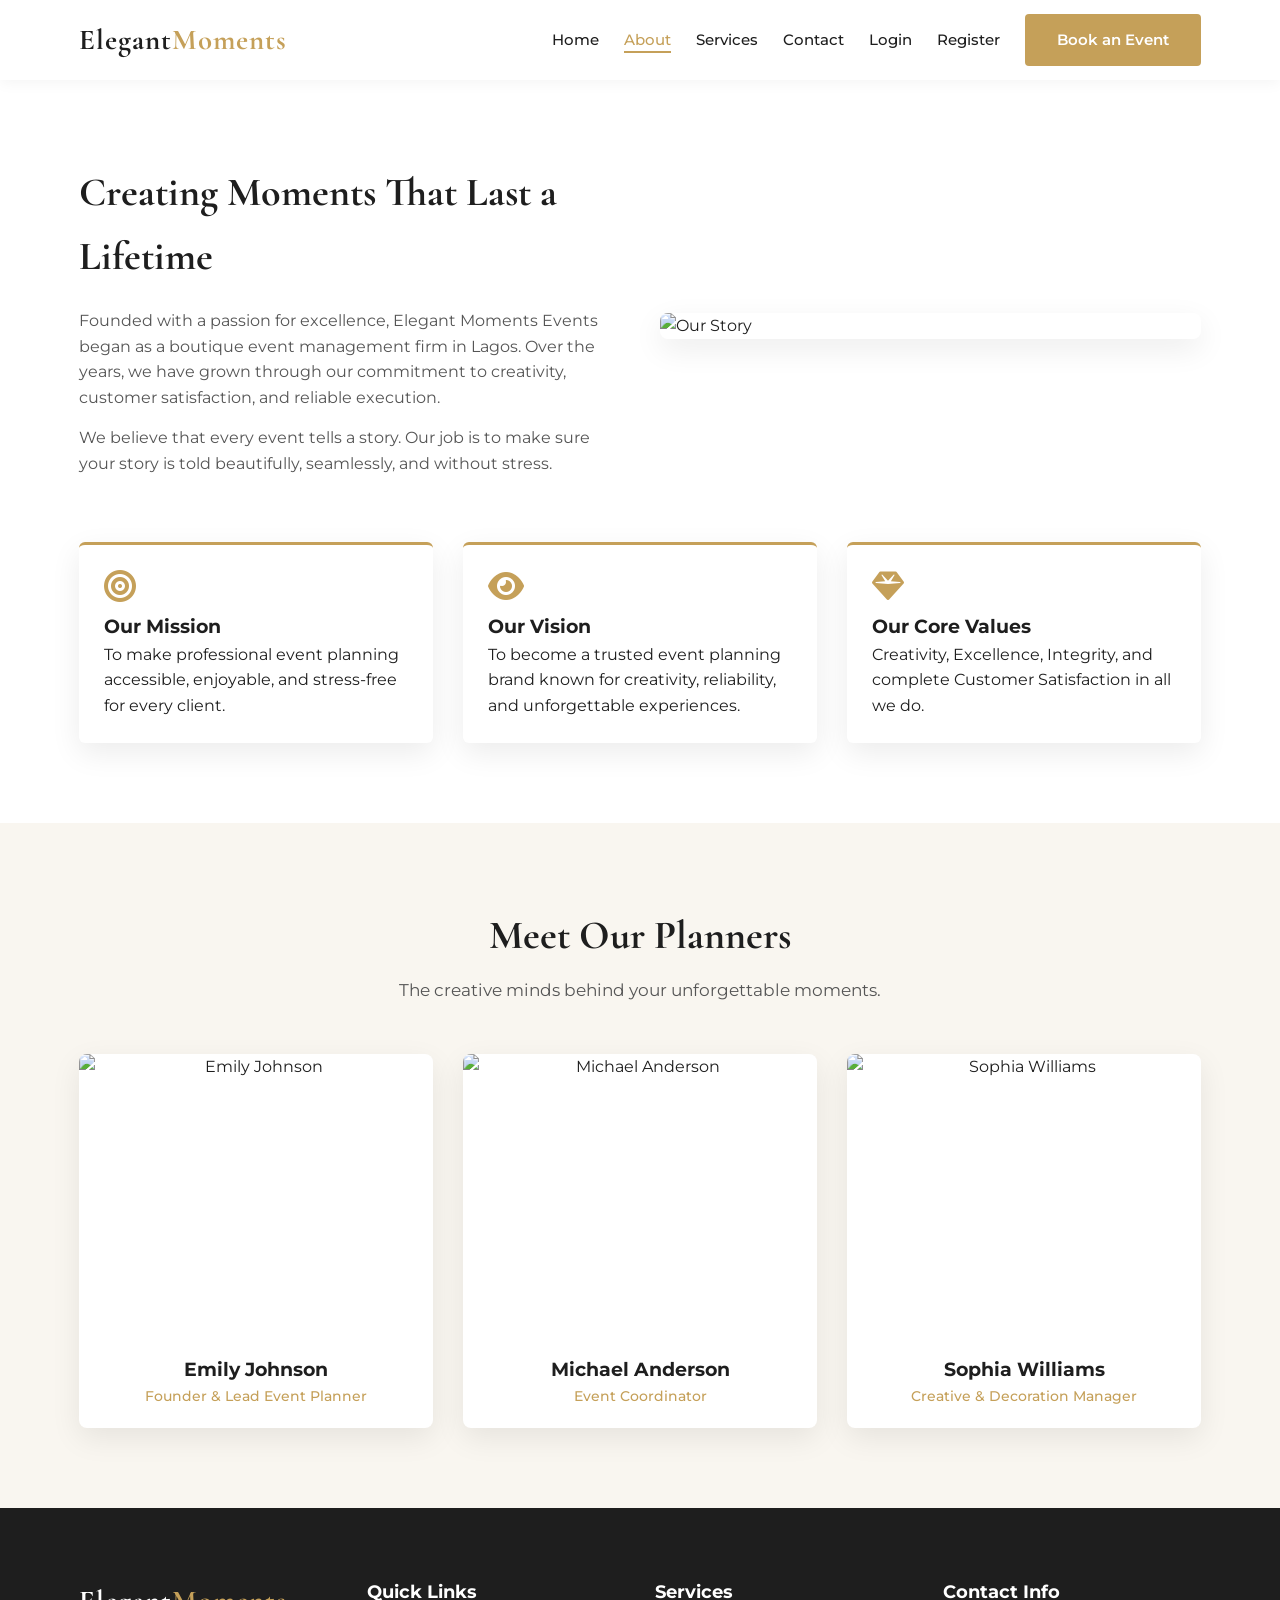
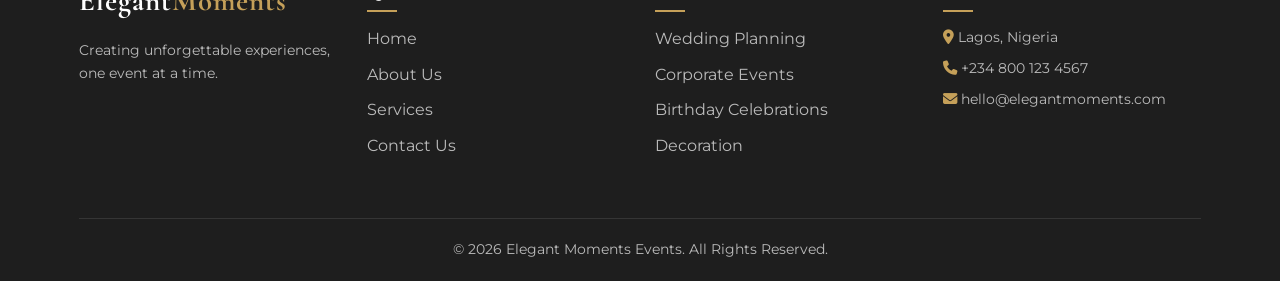
==== about.html @ ae385467 "add reviews page" ====
<!DOCTYPE html>
<html lang="en">
<head>
  <meta charset="UTF-8">
  <meta name="viewport" content="width=device-width, initial-scale=1.0">
  <title>Elegant Moments Events | About Us</title>
  <link rel="stylesheet" href="https://cdnjs.cloudflare.com/ajax/libs/font-awesome/6.4.0/css/all.min.css">
  <link href="https://fonts.googleapis.com/css2?family=Cormorant+Garamond:wght@600;700&family=Montserrat:wght@300;400;500;600;700&display=swap" rel="stylesheet">
  <link rel="stylesheet" href="css/style.css">
  <link rel="stylesheet" href="css/responsive.css">
  <link rel="stylesheet" href="css/animations.css">
</head>
<body>

  <!-- Shared Navbar -->
  <nav class="navbar">
    <div class="container nav-container">
      <a href="index.html" class="logo">Elegant<span>Moments</span></a>
      <div class="hamburger" onclick="toggleMobileMenu()"><i class="fas fa-bars"></i></div>
      <ul class="nav-menu" id="nav-menu">
        <li><a href="index.html" class="nav-link">Home</a></li>
        <li><a href="about.html" class="nav-link active-link">About</a></li>
        <li><a href="services.html" class="nav-link">Services</a></li>
        <li><a href="contact.html" class="nav-link">Contact</a></li>
        <li><a href="login.html" class="nav-link">Login</a></li>
        <li><a href="register.html" class="nav-link">Register</a></li>
        <li><a href="contact.html" class="btn btn-primary">Book an Event</a></li>
      </ul>
    </div>
  </nav>

  <!-- Hero Section -->
  <section class="section-padding">
    <div class="container">
      <div class="about-hero">
        <div class="about-text">
          <h2>Creating Moments That Last a Lifetime</h2>
          <p>Founded with a passion for excellence, Elegant Moments Events began as a boutique event management firm in Lagos. Over the years, we have grown through our commitment to creativity, customer satisfaction, and reliable execution.</p>
          <p>We believe that every event tells a story. Our job is to make sure your story is told beautifully, seamlessly, and without stress.</p>
        </div>
        <div>
          <img src="https://images.unsplash.com/photo-1511795409834-ef04bbd61622?auto=format&fit=crop&w=800&q=80" alt="Our Story" style="border-radius: 8px; box-shadow: var(--box-shadow);">
        </div>
      </div>

      <!-- Mission, Vision & Values -->
      <div class="grid-3-col" style="margin-top: 50px;">
        <div class="mvv-card">
          <i class="fas fa-bullseye" style="font-size: 2rem; color: var(--primary-gold); margin-bottom: 10px;"></i>
          <h3>Our Mission</h3>
          <p>To make professional event planning accessible, enjoyable, and stress-free for every client.</p>
        </div>
        <div class="mvv-card">
          <i class="fas fa-eye" style="font-size: 2rem; color: var(--primary-gold); margin-bottom: 10px;"></i>
          <h3>Our Vision</h3>
          <p>To become a trusted event planning brand known for creativity, reliability, and unforgettable experiences.</p>
        </div>
        <div class="mvv-card">
          <i class="fas fa-gem" style="font-size: 2rem; color: var(--primary-gold); margin-bottom: 10px;"></i>
          <h3>Our Core Values</h3>
          <p>Creativity, Excellence, Integrity, and complete Customer Satisfaction in all we do.</p>
        </div>
      </div>
    </div>
  </section>

  <!-- Our Team -->
  <section class="section-padding bg-beige reveal">
    <div class="container">
      <div class="section-header">
        <h2>Meet Our Planners</h2>
        <p>The creative minds behind your unforgettable moments.</p>
      </div>
      <div class="grid-3-col">
        <div class="team-card">
          <img src="https://images.unsplash.com/photo-1573496359142-b8d87734a5a2?auto=format&fit=crop&w=500&q=80" alt="Emily Johnson">
          <div class="team-info">
            <h3>Emily Johnson</h3>
            <p>Founder & Lead Event Planner</p>
          </div>
        </div>
        <div class="team-card">
          <img src="https://images.unsplash.com/photo-1560250097-0b93528c311a?auto=format&fit=crop&w=500&q=80" alt="Michael Anderson">
          <div class="team-info">
            <h3>Michael Anderson</h3>
            <p>Event Coordinator</p>
          </div>
        </div>
        <div class="team-card">
          <img src="https://images.unsplash.com/photo-1580489944761-15a19d654956?auto=format&fit=crop&w=500&q=80" alt="Sophia Williams">
          <div class="team-info">
            <h3>Sophia Williams</h3>
            <p>Creative & Decoration Manager</p>
          </div>
        </div>
      </div>
    </div>
  </section>

  <!-- Footer -->
  <footer>
    <div class="container">
      <div class="grid-4-col" style="margin-bottom: 50px;">
        <div class="footer-col">
          <a href="index.html" class="logo" style="color: #fff;">Elegant<span style="color:var(--primary-gold);">Moments</span></a>
          <p style="margin-top: 15px; font-size: 0.9rem;">Creating unforgettable experiences, one event at a time.</p>
        </div>
        <div class="footer-col">
          <h4>Quick Links</h4>
          <ul>
            <li><a href="index.html">Home</a></li>
            <li><a href="about.html">About Us</a></li>
            <li><a href="services.html">Services</a></li>
            <li><a href="contact.html">Contact Us</a></li>
          </ul>
        </div>
        <div class="footer-col">
          <h4>Services</h4>
          <ul>
            <li><a href="services.html">Wedding Planning</a></li>
            <li><a href="services.html">Corporate Events</a></li>
            <li><a href="services.html">Birthday Celebrations</a></li>
            <li><a href="services.html">Decoration</a></li>
          </ul>
        </div>
        <div class="footer-col">
          <h4>Contact Info</h4>
          <p style="font-size: 0.9rem; margin-bottom: 8px;"><i class="fas fa-map-marker-alt" style="color: var(--primary-gold);"></i> Lagos, Nigeria</p>
          <p style="font-size: 0.9rem; margin-bottom: 8px;"><i class="fas fa-phone" style="color: var(--primary-gold);"></i> +234 800 123 4567</p>
          <p style="font-size: 0.9rem;"><i class="fas fa-envelope" style="color: var(--primary-gold);"></i> hello@elegantmoments.com</p>
        </div>
      </div>
      <div class="copyright">
        &copy; 2026 Elegant Moments Events. All Rights Reserved.
      </div>
    </div>
  </footer>

  <script src="js/main.js"></script>
  <script src="js/navigation.js"></script>
</body>
</html>
---- css/style.css ----
/* ==========================================
   GLOBAL DESIGN SYSTEM & REUSABLE CLASSES
   ========================================== */
:root {
  --primary-gold: #C5A059;
  --gold-hover: #B08C45;
  --dark-charcoal: #1E1E1E;
  --soft-beige: #F9F6F0;
  --pure-white: #FFFFFF;
  --text-gray: #555555;
  --light-gray: #EAEAEA;
  --transition-smooth: all 0.3s ease-in-out;
  --box-shadow: 0 10px 30px rgba(0, 0, 0, 0.08);
  --font-heading: 'Cormorant Garamond', serif;
  --font-body: 'Montserrat', sans-serif;
}

* {
  margin: 0;
  padding: 0;
  box-sizing: border-box;
}

html {
  scroll-behavior: smooth;
}

body {
  font-family: var(--font-body);
  color: var(--dark-charcoal);
  background-color: var(--pure-white);
  line-height: 1.6;
  overflow-x: hidden;
}

a {
  text-decoration: none;
  color: inherit;
  transition: var(--transition-smooth);
}

ul {
  list-style: none;
}

img {
  max-width: 100%;
  height: auto;
  display: block;
}

/* Layout Utilities */
.container {
  width: 90%;
  max-width: 1200px;
  margin: 0 auto;
  padding: 0 15px;
}

.section-padding {
  padding: 80px 0;
}

.bg-beige {
  background-color: var(--soft-beige);
}

.section-header {
  text-align: center;
  margin-bottom: 50px;
}

.section-header h2 {
  font-family: var(--font-heading);
  font-size: 2.5rem;
  color: var(--dark-charcoal);
  margin-bottom: 10px;
}

.section-header p {
  color: var(--text-gray);
  font-size: 1.05rem;
  max-width: 600px;
  margin: 0 auto;
}

/* Reusable Buttons */
.btn {
  display: inline-block;
  padding: 12px 30px;
  border-radius: 4px;
  font-weight: 600;
  font-size: 0.95rem;
  cursor: pointer;
  transition: var(--transition-smooth);
  border: 2px solid transparent;
  text-align: center;
}

.btn-primary {
  background-color: var(--primary-gold);
  color: var(--pure-white);
}

.btn-primary:hover {
  background-color: var(--gold-hover);
  transform: translateY(-2px);
}

.btn-outline {
  background-color: transparent;
  color: var(--pure-white);
  border-color: var(--pure-white);
}

.btn-outline:hover {
  background-color: var(--pure-white);
  color: var(--dark-charcoal);
  transform: translateY(-2px);
}

.btn-dark {
  background-color: var(--dark-charcoal);
  color: var(--pure-white);
}

.btn-dark:hover {
  background-color: #333;
  transform: translateY(-2px);
}

/* Navigation Bar */
.navbar {
  position: sticky;
  top: 0;
  left: 0;
  width: 100%;
  background-color: var(--pure-white);
  box-shadow: 0 2px 15px rgba(0, 0, 0, 0.05);
  z-index: 1000;
}

.nav-container {
  display: flex;
  justify-content: space-between;
  align-items: center;
  height: 80px;
}

.logo {
  font-family: var(--font-heading);
  font-size: 1.8rem;
  font-weight: 700;
  color: var(--dark-charcoal);
  letter-spacing: 1px;
}

.logo span {
  color: var(--primary-gold);
}

.nav-menu {
  display: flex;
  align-items: center;
  gap: 25px;
}

.nav-link {
  font-weight: 500;
  font-size: 0.95rem;
  color: var(--dark-charcoal);
  position: relative;
}

.nav-link:hover,
.nav-link.active-link {
  color: var(--primary-gold);
}

.nav-link::after {
  content: '';
  position: absolute;
  width: 0%;
  height: 2px;
  bottom: -4px;
  left: 0;
  background-color: var(--primary-gold);
  transition: var(--transition-smooth);
}

.nav-link:hover::after,
.nav-link.active-link::after {
  width: 100%;
}

.hamburger {
  display: none;
  cursor: pointer;
  font-size: 1.5rem;
  color: var(--dark-charcoal);
}

/* Hero Section */
.hero {
  position: relative;
  height: 85vh;
  background: linear-gradient(rgba(0, 0, 0, 0.55), rgba(0, 0, 0, 0.55)),
              url('https://images.unsplash.com/photo-1519167758481-83f550bb49b3?auto=format&fit=crop&w=1600&q=80') center/cover no-repeat;
  display: flex;
  align-items: center;
  justify-content: center;
  text-align: center;
  color: var(--pure-white);
  padding: 0 20px;
}

.hero-content {
  max-width: 800px;
}

.hero h1 {
  font-family: var(--font-heading);
  font-size: 3.5rem;
  margin-bottom: 20px;
  line-height: 1.2;
}

.hero p {
  font-size: 1.2rem;
  margin-bottom: 30px;
  font-weight: 300;
}

.hero-buttons {
  display: flex;
  gap: 15px;
  justify-content: center;
}

/* Cards & Grid Components */
.grid-3-col {
  display: grid;
  grid-template-columns: repeat(3, 1fr);
  gap: 30px;
}

.grid-4-col {
  display: grid;
  grid-template-columns: repeat(4, 1fr);
  gap: 30px;
}

.service-card {
  background-color: var(--pure-white);
  padding: 35px;
  border-radius: 8px;
  box-shadow: var(--box-shadow);
  border: 1px solid var(--light-gray);
  text-align: center;
  transition: var(--transition-smooth);
}

.service-icon {
  font-size: 2.5rem;
  color: var(--primary-gold);
  margin-bottom: 20px;
}

.service-card h3 {
  font-size: 1.3rem;
  margin-bottom: 12px;
}

.service-card p {
  color: var(--text-gray);
  font-size: 0.95rem;
  margin-bottom: 20px;
}

.service-card .learn-more {
  color: var(--primary-gold);
  font-weight: 600;
  font-size: 0.9rem;
}

/* Why Choose Us Features */
.feature-item {
  text-align: center;
  padding: 20px;
}

.feature-icon {
  width: 70px;
  height: 70px;
  background-color: var(--pure-white);
  border-radius: 50%;
  display: flex;
  align-items: center;
  justify-content: center;
  margin: 0 auto 20px;
  font-size: 1.8rem;
  color: var(--primary-gold);
  box-shadow: var(--box-shadow);
}

/* Gallery Grid */
.gallery-grid {
  display: grid;
  grid-template-columns: repeat(3, 1fr);
  gap: 20px;
}

.gallery-item {
  position: relative;
  overflow: hidden;
  border-radius: 8px;
  height: 250px;
}

.gallery-item img {
  width: 100%;
  height: 100%;
  object-fit: cover;
  transition: transform 0.5s ease;
}

.gallery-overlay {
  position: absolute;
  inset: 0;
  background: rgba(0, 0, 0, 0.4);
  display: flex;
  align-items: center;
  justify-content: center;
  color: var(--pure-white);
  font-family: var(--font-heading);
  font-size: 1.5rem;
  opacity: 0;
  transition: var(--transition-smooth);
}

/* Statistics Counter Section */
.stats-section {
  background-color: var(--dark-charcoal);
  color: var(--pure-white);
}

.stat-number {
  font-size: 2.8rem;
  font-family: var(--font-heading);
  color: var(--primary-gold);
  font-weight: 700;
}

/* Testimonial Cards */
.testimonial-card {
  background-color: var(--pure-white);
  padding: 30px;
  border-radius: 8px;
  box-shadow: var(--box-shadow);
  border-left: 4px solid var(--primary-gold);
}

.testimonial-card p {
  font-style: italic;
  color: var(--text-gray);
  margin-bottom: 20px;
}

.client-info {
  display: flex;
  align-items: center;
  gap: 15px;
}

.client-avatar {
  width: 45px;
  height: 45px;
  background-color: var(--primary-gold);
  color: var(--pure-white);
  border-radius: 50%;
  display: flex;
  align-items: center;
  justify-content: center;
  font-weight: 600;
}

.client-details h4 {
  font-size: 1rem;
}

.client-details span {
  font-size: 0.85rem;
  color: var(--text-gray);
}

/* Call-To-Action Banner */
.cta-banner {
  text-align: center;
  background: linear-gradient(rgba(0,0,0,0.7), rgba(0,0,0,0.7)),
              url('https://images.unsplash.com/photo-1464366400600-7168b8af9bc3?auto=format&fit=crop&w=1600&q=80') center/cover;
  color: var(--pure-white);
  padding: 80px 20px;
  border-radius: 8px;
}

.cta-banner h2 {
  font-family: var(--font-heading);
  font-size: 2.5rem;
  margin-bottom: 15px;
}

/* Detailed Services Cards (Services Page) */
.detailed-service-card {
  display: grid;
  grid-template-columns: 1fr 1fr;
  gap: 40px;
  align-items: center;
  margin-bottom: 60px;
  background: var(--pure-white);
  padding: 30px;
  border-radius: 8px;
  box-shadow: var(--box-shadow);
}

.detailed-service-card:nth-child(even) {
  direction: rtl;
}

.detailed-service-card:nth-child(even) .service-details-content {
  direction: ltr;
}

.detailed-service-card img {
  border-radius: 8px;
  width: 100%;
  height: 320px;
  object-fit: cover;
}

.service-details-content h3 {
  font-family: var(--font-heading);
  font-size: 2rem;
  margin-bottom: 15px;
}

.benefits-list {
  margin: 20px 0;
}

.benefits-list li {
  margin-bottom: 8px;
  color: var(--text-gray);
  display: flex;
  align-items: center;
  gap: 10px;
}

.benefits-list li i {
  color: var(--primary-gold);
}

/* About Page Elements */
.about-hero {
  display: grid;
  grid-template-columns: 1fr 1fr;
  gap: 40px;
  align-items: center;
}

.about-text h2 {
  font-family: var(--font-heading);
  font-size: 2.5rem;
  margin-bottom: 20px;
}

.about-text p {
  margin-bottom: 15px;
  color: var(--text-gray);
}

.mvv-card {
  background: var(--pure-white);
  padding: 25px;
  border-radius: 6px;
  border-top: 3px solid var(--primary-gold);
  box-shadow: var(--box-shadow);
}

.team-card {
  background-color: var(--pure-white);
  border-radius: 8px;
  overflow: hidden;
  box-shadow: var(--box-shadow);
  text-align: center;
  transition: var(--transition-smooth);
}

.team-card img {
  width: 100%;
  height: 280px;
  object-fit: cover;
}

.team-info {
  padding: 20px;
}

.team-info h3 {
  font-size: 1.2rem;
}

.team-info p {
  color: var(--primary-gold);
  font-size: 0.9rem;
  font-weight: 500;
}

/* Contact Page Layout & Accordion */
.contact-wrapper {
  display: grid;
  grid-template-columns: 1fr 2fr;
  gap: 40px;
}

.contact-info-panel {
  background-color: var(--dark-charcoal);
  color: var(--pure-white);
  padding: 40px;
  border-radius: 8px;
}

.info-item {
  display: flex;
  align-items: flex-start;
  gap: 15px;
  margin-bottom: 25px;
}

.info-item i {
  font-size: 1.4rem;
  color: var(--primary-gold);
  margin-top: 4px;
}

.form-container {
  background: var(--pure-white);
  padding: 40px;
  border-radius: 8px;
  box-shadow: var(--box-shadow);
}

.form-grid {
  display: grid;
  grid-template-columns: 1fr 1fr;
  gap: 20px;
}

.form-group {
  margin-bottom: 20px;
}

.form-group.full-width {
  grid-column: span 2;
}

.form-group label {
  display: block;
  margin-bottom: 8px;
  font-weight: 500;
  font-size: 0.9rem;
}

.form-control {
  width: 100%;
  padding: 12px;
  border: 1px solid var(--light-gray);
  border-radius: 4px;
  font-family: inherit;
  font-size: 0.95rem;
}

.form-control:focus {
  outline: none;
  border-color: var(--primary-gold);
}

/* Accordion */
.faq-container {
  max-width: 800px;
  margin: 0 auto;
}

.faq-item {
  background: var(--pure-white);
  margin-bottom: 15px;
  border-radius: 6px;
  box-shadow: 0 4px 10px rgba(0,0,0,0.03);
  border: 1px solid var(--light-gray);
  overflow: hidden;
}

.faq-question {
  padding: 20px;
  font-weight: 600;
  cursor: pointer;
  display: flex;
  justify-content: space-between;
  align-items: center;
}

.faq-answer {
  padding: 0 20px 20px;
  color: var(--text-gray);
  display: none;
}

.faq-item.active .faq-answer {
  display: block;
}

.faq-item.active .faq-question i {
  transform: rotate(180deg);
  color: var(--primary-gold);
}

/* Authentication Containers (Login/Register) */
.auth-container {
  max-width: 450px;
  margin: 60px auto;
  background: var(--pure-white);
  padding: 40px;
  border-radius: 8px;
  box-shadow: var(--box-shadow);
}

.auth-header {
  text-align: center;
  margin-bottom: 30px;
}

.auth-header h2 {
  font-family: var(--font-heading);
  font-size: 2.2rem;
}

.auth-options {
  display: flex;
  justify-content: space-between;
  align-items: center;
  margin-bottom: 20px;
  font-size: 0.85rem;
}

.auth-footer-text {
  text-align: center;
  margin-top: 20px;
  font-size: 0.9rem;
}

.auth-footer-text a {
  color: var(--primary-gold);
  font-weight: 600;
}

/* Toast Notification */
.toast {
  position: fixed;
  bottom: 20px;
  right: 20px;
  background-color: #2e7d32;
  color: white;
  padding: 15px 25px;
  border-radius: 4px;
  box-shadow: 0 5px 15px rgba(0,0,0,0.2);
  display: none;
  z-index: 2000;
}

/* Global Footer */
footer {
  background-color: var(--dark-charcoal);
  color: #bbbbbb;
  padding-top: 70px;
}

.footer-col h4 {
  color: var(--pure-white);
  font-size: 1.1rem;
  margin-bottom: 20px;
  position: relative;
}

.footer-col h4::after {
  content: '';
  position: absolute;
  left: 0;
  bottom: -6px;
  width: 30px;
  height: 2px;
  background-color: var(--primary-gold);
}

.footer-col ul li {
  margin-bottom: 10px;
}

.footer-col ul li a:hover {
  color: var(--primary-gold);
  padding-left: 5px;
}

.social-links {
  display: flex;
  gap: 15px;
  margin-top: 15px;
}

.social-links a {
  width: 38px;
  height: 38px;
  background: rgba(255, 255, 255, 0.1);
  color: var(--pure-white);
  border-radius: 50%;
  display: flex;
  align-items: center;
  justify-content: center;
}

.social-links a:hover {
  background: var(--primary-gold);
}

.copyright {
  border-top: 1px solid rgba(255, 255, 255, 0.1);
  text-align: center;
  padding: 20px 0;
  font-size: 0.85rem;
}

/* ==========================================
   REVIEWS & RATINGS PAGE STYLES
   ========================================== */
.rating-summary-card {
  background: var(--soft-beige);
  padding: 35px;
  border-radius: 8px;
  text-align: center;
  margin-bottom: 40px;
  box-shadow: var(--box-shadow);
}

.big-rating-number {
  font-size: 3.5rem;
  font-family: var(--font-heading);
  font-weight: 700;
  color: var(--dark-charcoal);
  line-height: 1;
}

.star-rating-icons {
  color: var(--primary-gold);
  font-size: 1.2rem;
  margin: 10px 0;
}

.reviews-grid {
  display: grid;
  grid-template-columns: repeat(3, 1fr);
  gap: 30px;
}

.review-card-full {
  background-color: var(--pure-white);
  padding: 30px;
  border-radius: 8px;
  box-shadow: var(--box-shadow);
  border: 1px solid var(--light-gray);
  display: flex;
  flex-direction: column;
  justify-content: space-between;
  transition: var(--transition-smooth);
}

.review-card-full:hover {
  transform: translateY(-5px);
}

.review-badge {
  display: inline-block;
  background-color: var(--soft-beige);
  color: var(--primary-gold);
  padding: 4px 12px;
  border-radius: 20px;
  font-size: 0.75rem;
  font-weight: 600;
  text-transform: uppercase;
  margin-bottom: 12px;
}

.interactive-stars i {
  font-size: 1.5rem;
  color: #ccc;
  cursor: pointer;
  transition: color 0.2s;
}

.interactive-stars i.active,
.interactive-stars i:hover {
  color: var(--primary-gold);
}
---- css/responsive.css ----
/* ==========================================
   RESPONSIVE DESIGN & MEDIA QUERIES
   ========================================== */

/* Tablet Optimization (Max-width: 992px) */
@media (max-width: 992px) {
  .grid-3-col {
    grid-template-columns: repeat(2, 1fr);
  }

  .grid-4-col {
    grid-template-columns: repeat(2, 1fr);
  }

  .gallery-grid {
    grid-template-columns: repeat(2, 1fr);
  }

  .about-hero,
  .detailed-service-card,
  .contact-wrapper {
    grid-template-columns: 1fr;
  }

  .detailed-service-card:nth-child(even) {
    direction: ltr;
  }
}

/* Mobile Devices Optimization (Max-width: 768px) */
@media (max-width: 768px) {
  .hero h1 {
    font-size: 2.3rem;
  }

  .grid-3-col,
  .grid-4-col,
  .gallery-grid {
    grid-template-columns: 1fr;
  }

  .hamburger {
    display: block;
  }

  .nav-menu {
    position: fixed;
    top: 80px;
    left: -100%;
    width: 100%;
    height: calc(100vh - 80px);
    background-color: var(--pure-white);
    flex-direction: column;
    justify-content: center;
    transition: 0.4s ease;
  }

  .nav-menu.active {
    left: 0;
  }

  .form-grid {
    grid-template-columns: 1fr;
  }

  .form-group.full-width {
    grid-column: span 1;
  }

  .hero-buttons {
    flex-direction: column;
  }
}
---- css/animations.css ----
/* ==========================================
   CSS ANIMATIONS & TRANSITION KEYFRAMES
   ========================================== */

/* Fade-In Up entrance animation */
@keyframes fadeInUp {
  from {
    opacity: 0;
    transform: translateY(30px);
  }
  to {
    opacity: 1;
    transform: translateY(0);
  }
}

.hero-content {
  animation: fadeInUp 1s ease-out;
}

/* Card Hover Elevation */
.service-card:hover,
.team-card:hover {
  transform: translateY(-8px);
  box-shadow: 0 15px 35px rgba(0, 0, 0, 0.12);
}

/* Gallery Hover Zoom Effect */
.gallery-item:hover img {
  transform: scale(1.08);
}

.gallery-item:hover .gallery-overlay {
  opacity: 1;
}

/* Scroll Reveal Helper Class */
.reveal {
  opacity: 0;
  transform: translateY(30px);
  transition: all 0.8s ease-out;
}

.reveal.visible {
  opacity: 1;
  transform: translateY(0);
}
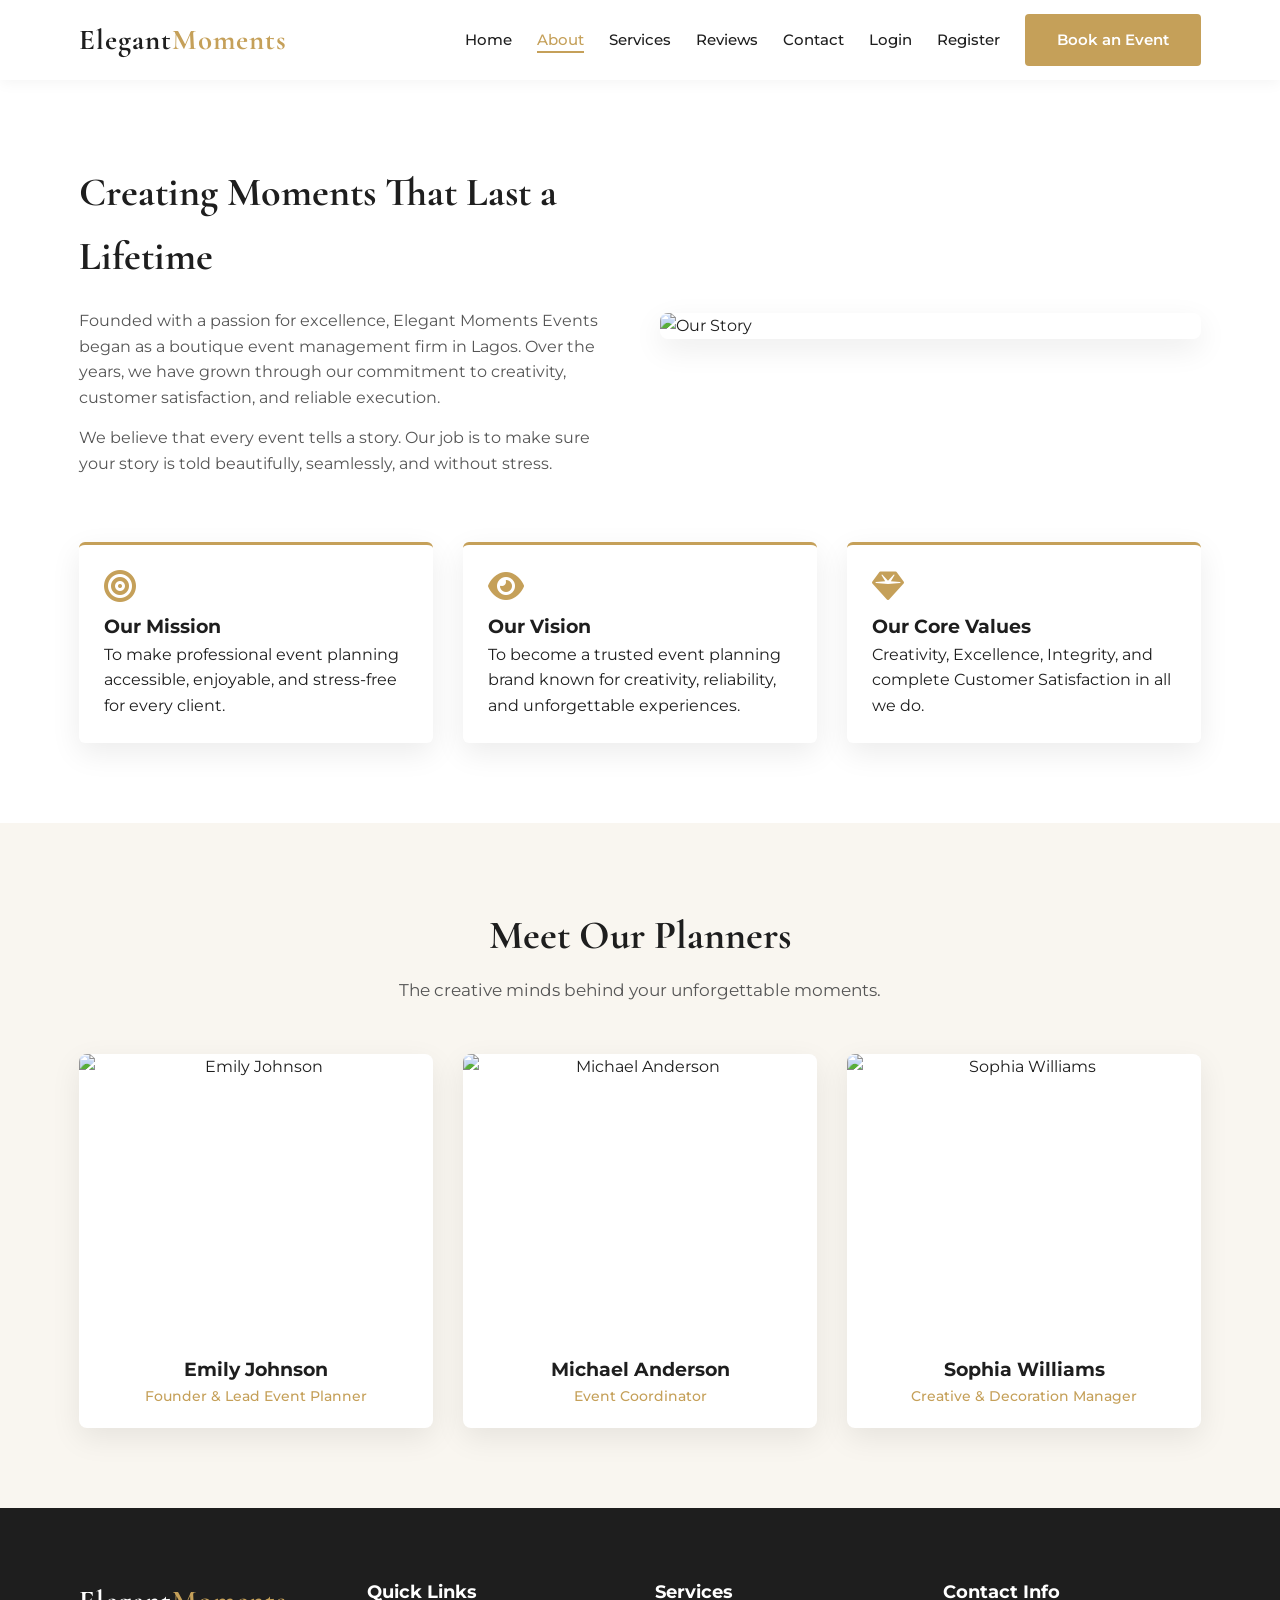
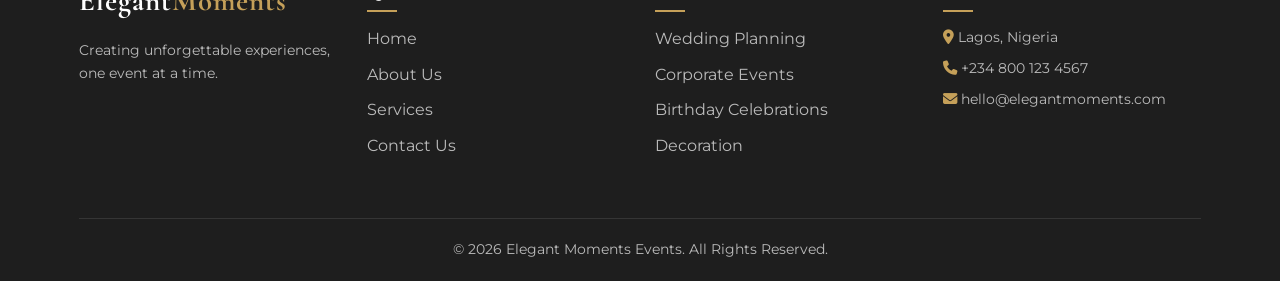
==== commit 228ff07e: "update main pages" ====
--- a/about.html
+++ b/about.html
@@ -21,6 +21,7 @@
         <li><a href="index.html" class="nav-link">Home</a></li>
         <li><a href="about.html" class="nav-link active-link">About</a></li>
         <li><a href="services.html" class="nav-link">Services</a></li>
+        <li><a href="reviews.html" class="nav-link">Reviews</a></li>
         <li><a href="contact.html" class="nav-link">Contact</a></li>
         <li><a href="login.html" class="nav-link">Login</a></li>
         <li><a href="register.html" class="nav-link">Register</a></li>
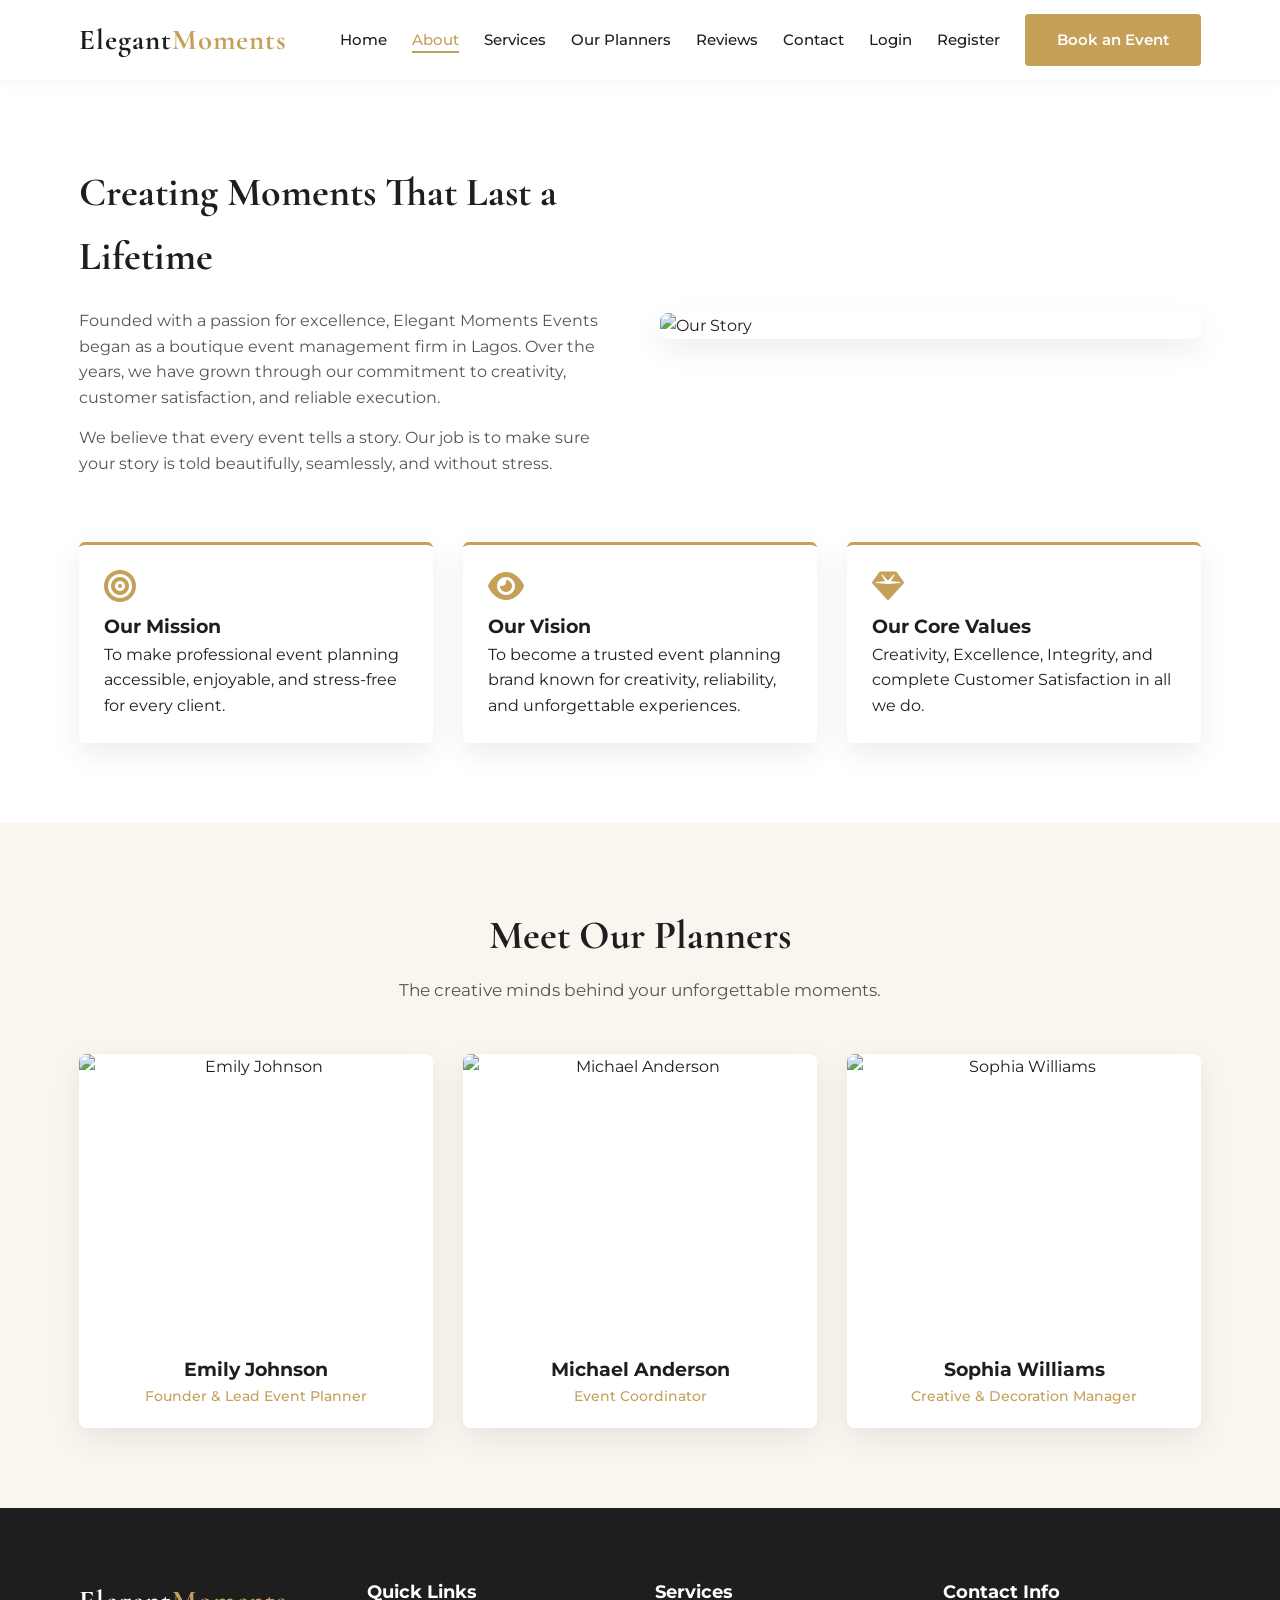
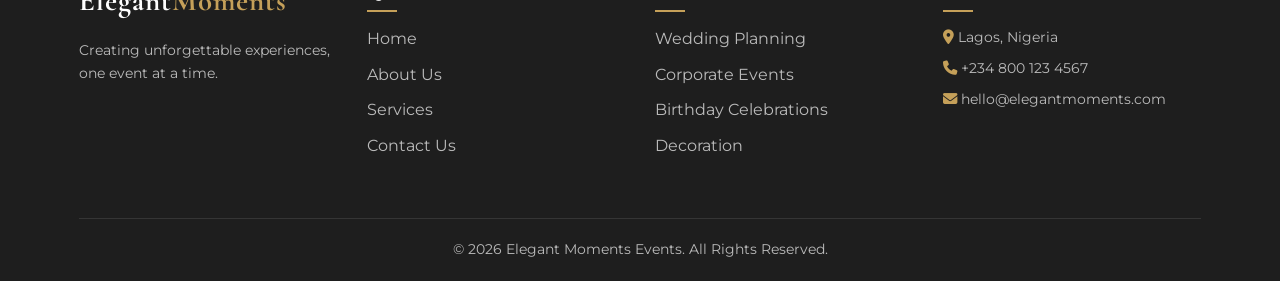
==== commit f1a6be84: "add planners page" ====
--- a/about.html
+++ b/about.html
@@ -21,6 +21,7 @@
         <li><a href="index.html" class="nav-link">Home</a></li>
         <li><a href="about.html" class="nav-link active-link">About</a></li>
         <li><a href="services.html" class="nav-link">Services</a></li>
+        <li><a href="planners.html" class="nav-link active-link">Our Planners</a></li>
         <li><a href="reviews.html" class="nav-link">Reviews</a></li>
         <li><a href="contact.html" class="nav-link">Contact</a></li>
         <li><a href="login.html" class="nav-link">Login</a></li>
--- a/css/style.css
+++ b/css/style.css
@@ -764,8 +764,10 @@
 }
 
 .reviews-grid {
-  display: grid;
-  grid-template-columns: repeat(3, 1fr);
+  /* display: grid;
+  grid-template-columns: repeat(3, 1fr); */
+  display: flex;
+  flex-wrap: wrap;
   gap: 30px;
 }
 
@@ -807,4 +809,142 @@
 .interactive-stars i.active,
 .interactive-stars i:hover {
   color: var(--primary-gold);
+}
+
+
+
+
+/* ==========================================
+   EVENT PLANNERS DIRECTORY & ONBOARDING STYLES
+   ========================================== */
+
+/* Filter Buttons Bar */
+.filter-bar {
+  display: flex;
+  justify-content: center;
+  gap: 12px;
+  flex-wrap: wrap;
+  margin-bottom: 40px;
+}
+
+.filter-btn {
+  background: var(--pure-white);
+  border: 1px solid var(--light-gray);
+  padding: 8px 20px;
+  border-radius: 25px;
+  font-size: 0.88rem;
+  font-weight: 500;
+  cursor: pointer;
+  transition: var(--transition-smooth);
+}
+
+.filter-btn.active,
+.filter-btn:hover {
+  background-color: var(--primary-gold);
+  color: var(--pure-white);
+  border-color: var(--primary-gold);
+}
+
+/* Planners Grid Layout */
+.planners-grid {
+  display: grid;
+  grid-template-columns: repeat(3, 1fr);
+  gap: 30px;
+}
+
+.planner-card {
+  background: var(--pure-white);
+  border-radius: 10px;
+  overflow: hidden;
+  box-shadow: var(--box-shadow);
+  border: 1px solid var(--light-gray);
+  transition: var(--transition-smooth);
+  display: flex;
+  flex-direction: column;
+}
+
+.planner-card:hover {
+  transform: translateY(-8px);
+}
+
+.planner-header {
+  position: relative;
+  background-color: var(--soft-beige);
+  padding: 30px 20px 20px;
+  text-align: center;
+}
+
+.planner-avatar-wrap {
+  width: 90px;
+  height: 90px;
+  margin: 0 auto 15px;
+  border-radius: 50%;
+  border: 3px solid var(--primary-gold);
+  overflow: hidden;
+  background-color: #e2e8f0;
+  display: flex;
+  align-items: center;
+  justify-content: center;
+  font-size: 2rem;
+  font-weight: 700;
+  color: var(--dark-charcoal);
+  font-family: var(--font-heading);
+}
+
+.planner-avatar-wrap img {
+  width: 100%;
+  height: 100%;
+  object-fit: cover;
+}
+
+.planner-specialty-badge {
+  position: absolute;
+  top: 15px;
+  right: 15px;
+  background-color: var(--primary-gold);
+  color: var(--pure-white);
+  font-size: 0.7rem;
+  font-weight: 600;
+  padding: 4px 10px;
+  border-radius: 12px;
+  text-transform: uppercase;
+}
+
+.planner-body {
+  padding: 25px;
+  display: flex;
+  flex-direction: column;
+  flex-grow: 1;
+  justify-content: space-between;
+}
+
+.planner-name {
+  font-size: 1.3rem;
+  margin-bottom: 5px;
+  color: var(--dark-charcoal);
+}
+
+.planner-title {
+  color: var(--primary-gold);
+  font-size: 0.85rem;
+  font-weight: 600;
+  margin-bottom: 15px;
+  display: block;
+}
+
+.planner-bio {
+  color: var(--text-gray);
+  font-size: 0.9rem;
+  line-height: 1.6;
+  margin-bottom: 20px;
+}
+
+.planner-meta {
+  display: flex;
+  justify-content: space-between;
+  align-items: center;
+  padding-top: 15px;
+  border-top: 1px solid var(--light-gray);
+  font-size: 0.85rem;
+  color: var(--text-gray);
 }
